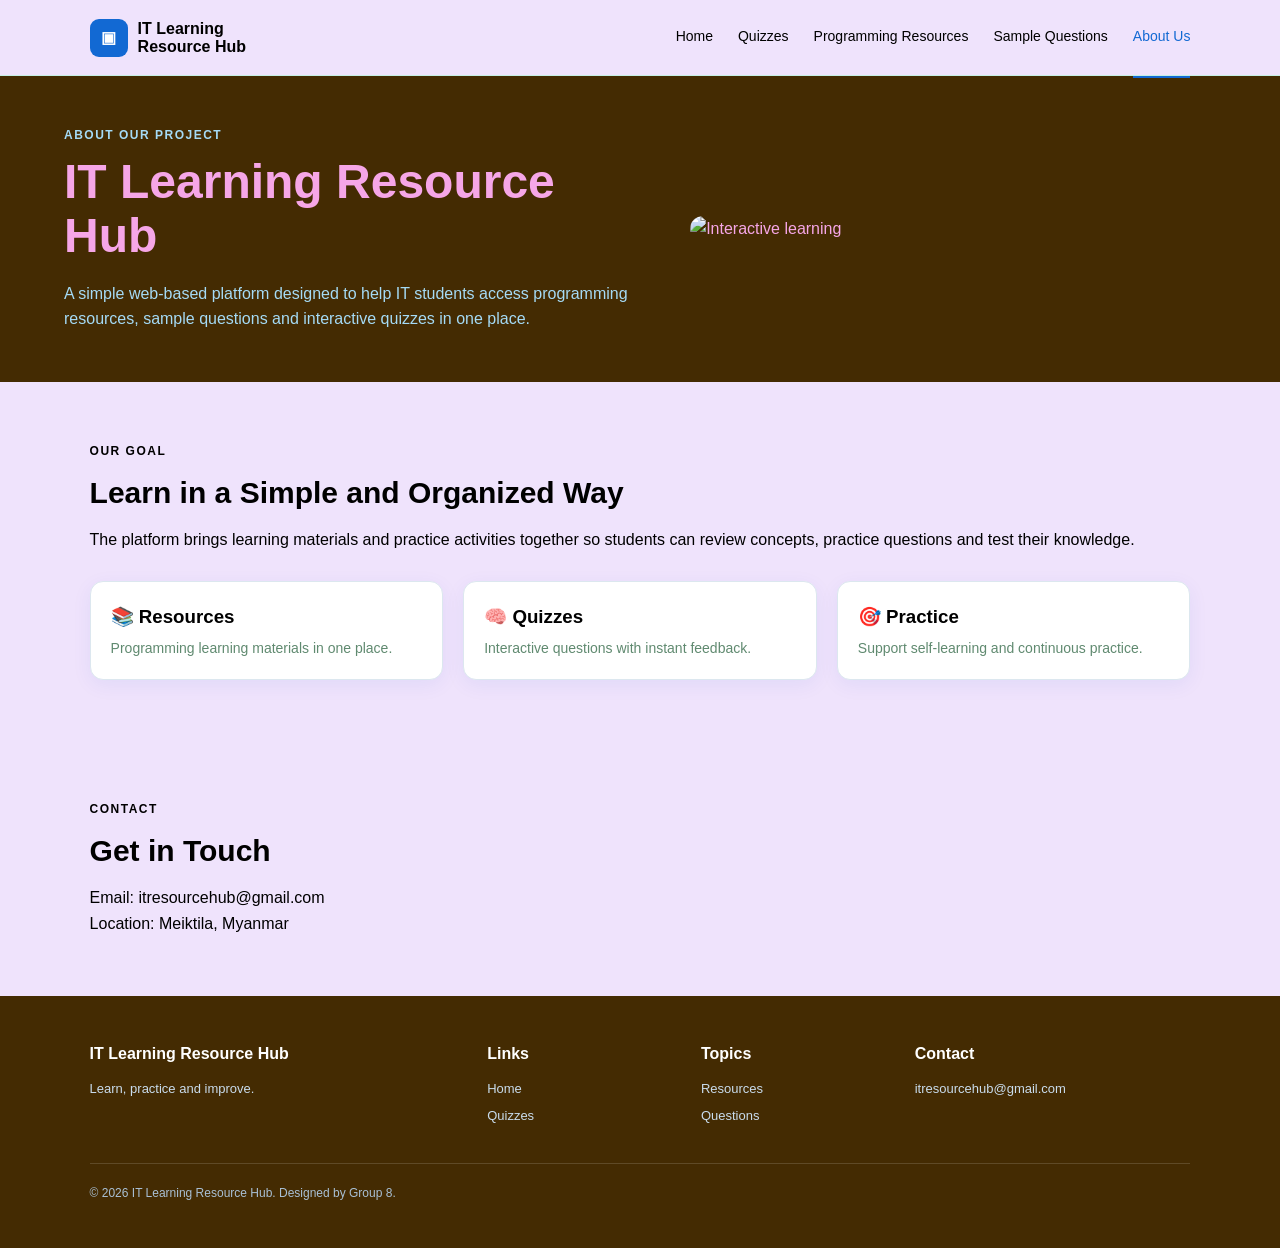
==== about.html @ 941e5850 "Add files via upload" ====
<!doctype html>
<html lang="en">

<head>
    <meta charset="UTF-8">
    <meta name="viewport" content="width=device-width,initial-scale=1">
    <title>About Us | IT Learning Resource Hub</title>
    <link rel="stylesheet" href="style.css">
</head>

<body>
    <header class="header"><a class="logo" href="index.html"><span class="logo-mark">▣</span><span>IT
                Learning<br>Resource Hub</span></a><button class="hamburger" onclick="toggleNav()">☰</button>
        <nav id="nav"><a href="index.html">Home</a><a href="quiz.html">Quizzes</a><a href="resources.html">Programming
                Resources</a><a href="questions.html">Sample Questions</a><a class="active" href="about.html">About
                Us</a></nav>
    </header>
    <section class="hero">
        <div>
            <div class="eyebrow light">ABOUT OUR PROJECT</div>
            <h1>IT Learning Resource Hub</h1>
            <p>A simple web-based platform designed to help IT students access programming resources, sample questions
                and interactive quizzes in one place.</p>
        </div><img src="assets/hero-learning.svg" alt="Interactive learning">
    </section>
    <section class="section">
        <div class="eyebrow">OUR GOAL</div>
        <h2>Learn in a Simple and Organized Way</h2>
        <p class="muted">The platform brings learning materials and practice activities together so students can review
            concepts, practice questions and test their knowledge.</p>
        <div class="grid">
            <div class="card">
                <h3>📚 Resources</h3>
                <p>Programming learning materials in one place.</p>
            </div>
            <div class="card">
                <h3>🧠 Quizzes</h3>
                <p>Interactive questions with instant feedback.</p>
            </div>
            <div class="card">
                <h3>🎯 Practice</h3>
                <p>Support self-learning and continuous practice.</p>
            </div>
        </div>
    </section>
    <section class="section band">
        <div class="eyebrow">CONTACT</div>
        <h2>Get in Touch</h2>
        <p class="muted">Email: itresourcehub@gmail.com</p>
        <p class="muted">Location: Meiktila, Myanmar</p>
    </section>
    <footer>
        <div>
            <h4>IT Learning Resource Hub</h4>
            <p>Learn, practice and improve.</p>
        </div>
        <div>
            <h4>Links</h4><a href="index.html">Home</a><a href="quiz.html">Quizzes</a>
        </div>
        <div>
            <h4>Topics</h4><a href="resources.html">Resources</a><a href="questions.html">Questions</a>
        </div>
        <div>
            <h4>Contact</h4>
            <p>itresourcehub@gmail.com</p>
        </div>
        <div class="copyright">© 2026 IT Learning Resource Hub. Designed by Group 8.</div>
    </footer>
    <script src="script.js"></script>
</body>

</html>
---- style.css ----
* {
    box-sizing: border-box;
    margin: 0;
    padding: 0
}

body {
    font-family: Arial, sans-serif;
    color: #000000;
    background: #efe3fc;
    line-height: 1.6
}

a {
    text-decoration: none;
    color: inherit
}

.header {
    height: 76px;
    display: flex;
    align-items: center;
    justify-content: space-between;
    padding: 0 7%;
    border-bottom: 1px solid #c6f0e4;
    background: #efe3fc;
    position: sticky;
    top: 0;
    z-index: 10
}

.logo {
    display: flex;
    align-items: center;
    gap: 10px;
    font-weight: 700;
    line-height: 1.1
}

.logo-mark {
    width: 38px;
    height: 38px;
    border-radius: 9px;
    background: #1269d3;
    color: #fff;
    display: grid;
    place-items: center
}

nav {
    display: flex;
    gap: 25px
}

nav a {
    font-size: 14px;
    color: #000000;
    padding: 28px 0
}

nav a:hover,
nav a.active {
    color: #1269d3;
    border-bottom: 2px solid #1269d3
}

.hamburger {
    display: none;
    border: 0;
    background: none;
    font-size: 24px
}

.hero {
    background: #442b02;
    color: #f6a6e7;
    padding:50px 5%;
    display: grid;
    grid-template-columns: 1.05fr .95fr;
    gap: 45px;
    align-items: center
}
.side-video {
    width: 800px;
    height: 350px;
    object-fit: cover;
    border-radius: 15px;
}

.eyebrow {
    font-size: 12px;
    font-weight: 700;
    letter-spacing: 1.5px;
    color: #000000;
    margin-bottom: 8px
}

.light {
    color: #a5dbf6
}

.hero h1 {
    font-size: 48px;
    line-height: 1.12;
    margin: 10px 0 18px
}

.hero p {
    color: #a5dbf6;
    max-width: 650px
}

.hero img {
    width: 100%;
    border-radius: 22px
}

.btn {
    display: inline-block;
    margin-top: 22px;
    padding: 12px 20px;
    border-radius: 7px;
    background: #57357d;
    color: #f6a6e7;
    font-weight: 700;
    border: 0;
    cursor: pointer
}



.section {
    padding: 60px 7%
}

.section h2 {
    font-size: 30px;
    margin-bottom: 10px
}

.muted {
    color: #000000
}

.grid {
    display: grid;
    grid-template-columns: repeat(3, 1fr);
    gap: 20px;
    margin-top: 28px
}

.card {
    border: 1px solid #dce7ef;
    border-radius: 13px;
    padding: 20px;
    background: #fff;
    box-shadow: 0 5px 20px #0b43c510;
    transition: .2s
}

.card:hover {
    transform: translateY(-4px);
    box-shadow: 0 10px 25px #1cbc2c20
}

.card img {
    width: 100%;
    height: 150px;
    object-fit: cover;
    border-radius: 10px;
    margin-bottom: 15px
}

.card h3 {
    margin-bottom: 5px
}

.card p {
    font-size: 14px;
    color: #608a70
}



footer {
    background: #442b02;
    color: #fff;
    padding: 45px 7%;
    display: grid;
    grid-template-columns: 2fr 1fr 1fr 1.5fr;
    gap: 30px
}

footer h4 {
    margin-bottom: 12px
}

footer a,
footer p {
    display: block;
    color: #c9dced;
    font-size: 13px;
    margin: 6px 0
}

.copyright {
    grid-column: 1/-1;
    border-top: 1px solid #ffffff25;
    padding-top: 20px;
    color: #a9c0d5;
    font-size: 12px
}

@media(max-width:850px) {
    .header {
        padding: 0 5%
    }

    .hamburger {
        display: block
    }}
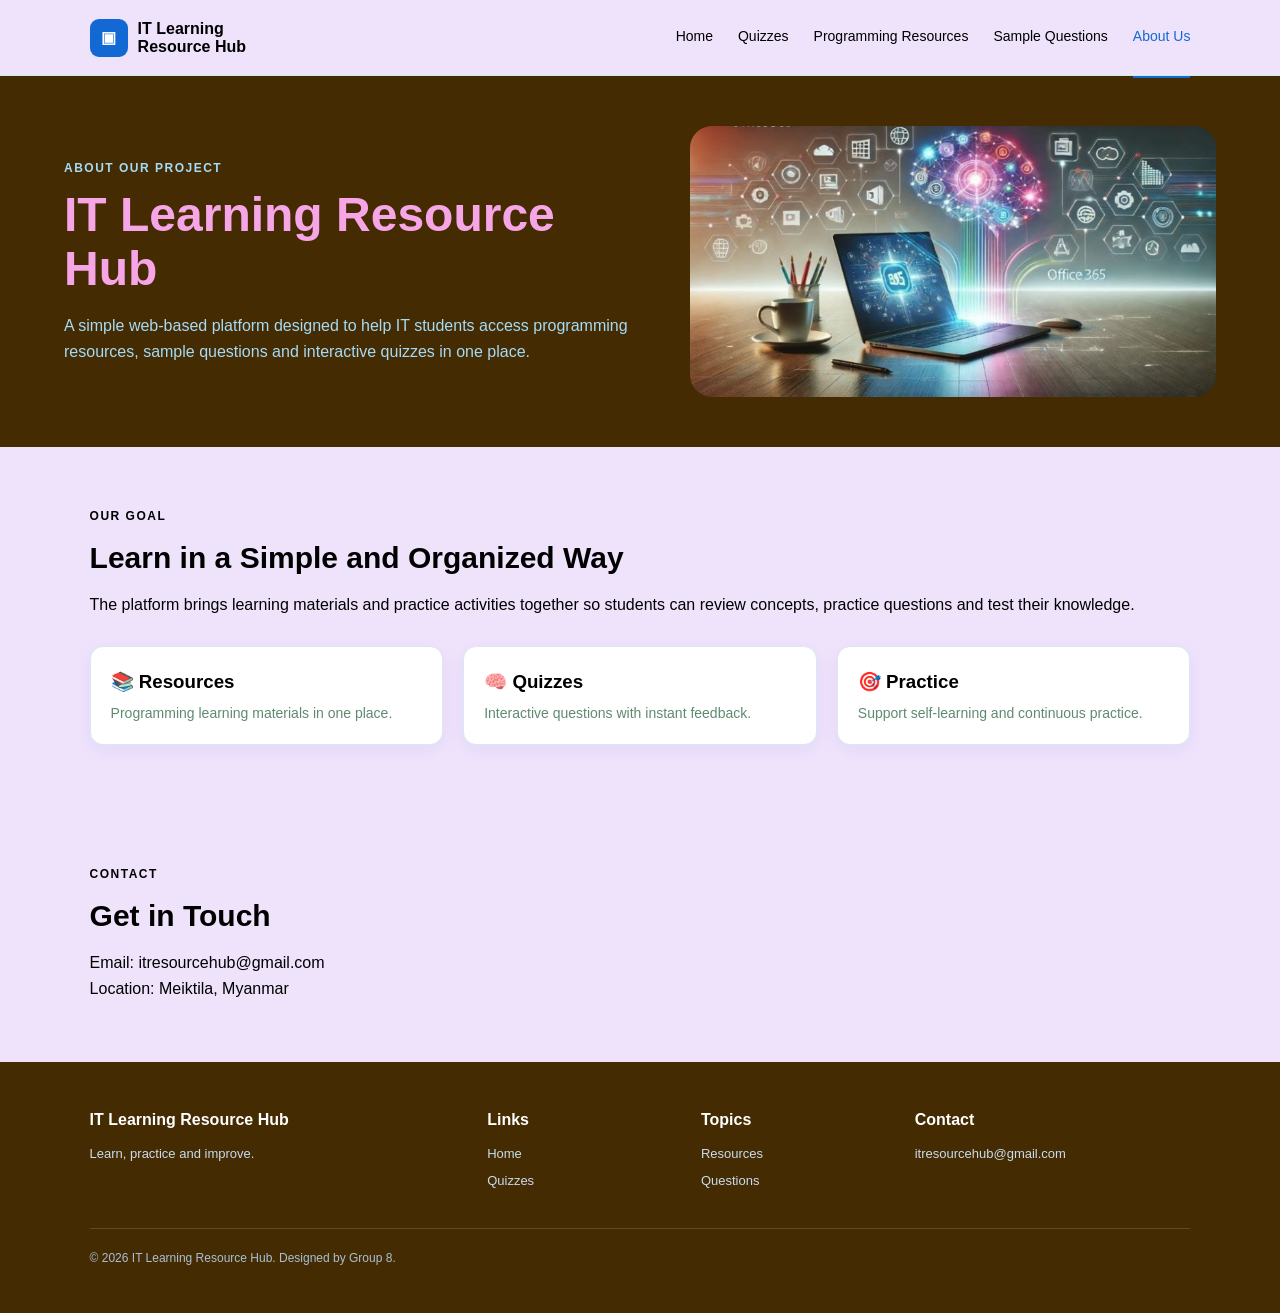
==== commit 9dc510a0: "Add files via upload" ====
--- a/about.html
+++ b/about.html
@@ -21,7 +21,7 @@
             <h1>IT Learning Resource Hub</h1>
             <p>A simple web-based platform designed to help IT students access programming resources, sample questions
                 and interactive quizzes in one place.</p>
-        </div><img src="assets/hero-learning.svg" alt="Interactive learning">
+        </div><img src="hero-learning.svg" alt="Interactive learning">
     </section>
     <section class="section">
         <div class="eyebrow">OUR GOAL</div>
--- a/style.css
+++ b/style.css
@@ -218,4 +218,46 @@
 
     .hamburger {
         display: block
-    }}+    }}
+    /* Mobile Responsive Design */
+@media (max-width: 768px) {
+
+    .grid {
+        grid-template-columns: 1fr;
+        gap: 20px;
+        padding: 15px;
+    }
+
+    .card {
+        width: 100%;
+        box-sizing: border-box;
+    }
+
+    .card img {
+        width: 100%;
+        height: 180px;
+        object-fit: cover;
+        display: block;
+    }
+
+    .hero {
+        display: flex;
+        flex-direction: column;
+        height: auto;
+    }
+
+    .hero img {
+        width: 100%;
+        height: auto;
+    }
+
+    .hero-content {
+        width: 100%;
+        box-sizing: border-box;
+    }
+
+    nav {
+        flex-wrap: wrap;
+        gap: 10px;
+    }
+}
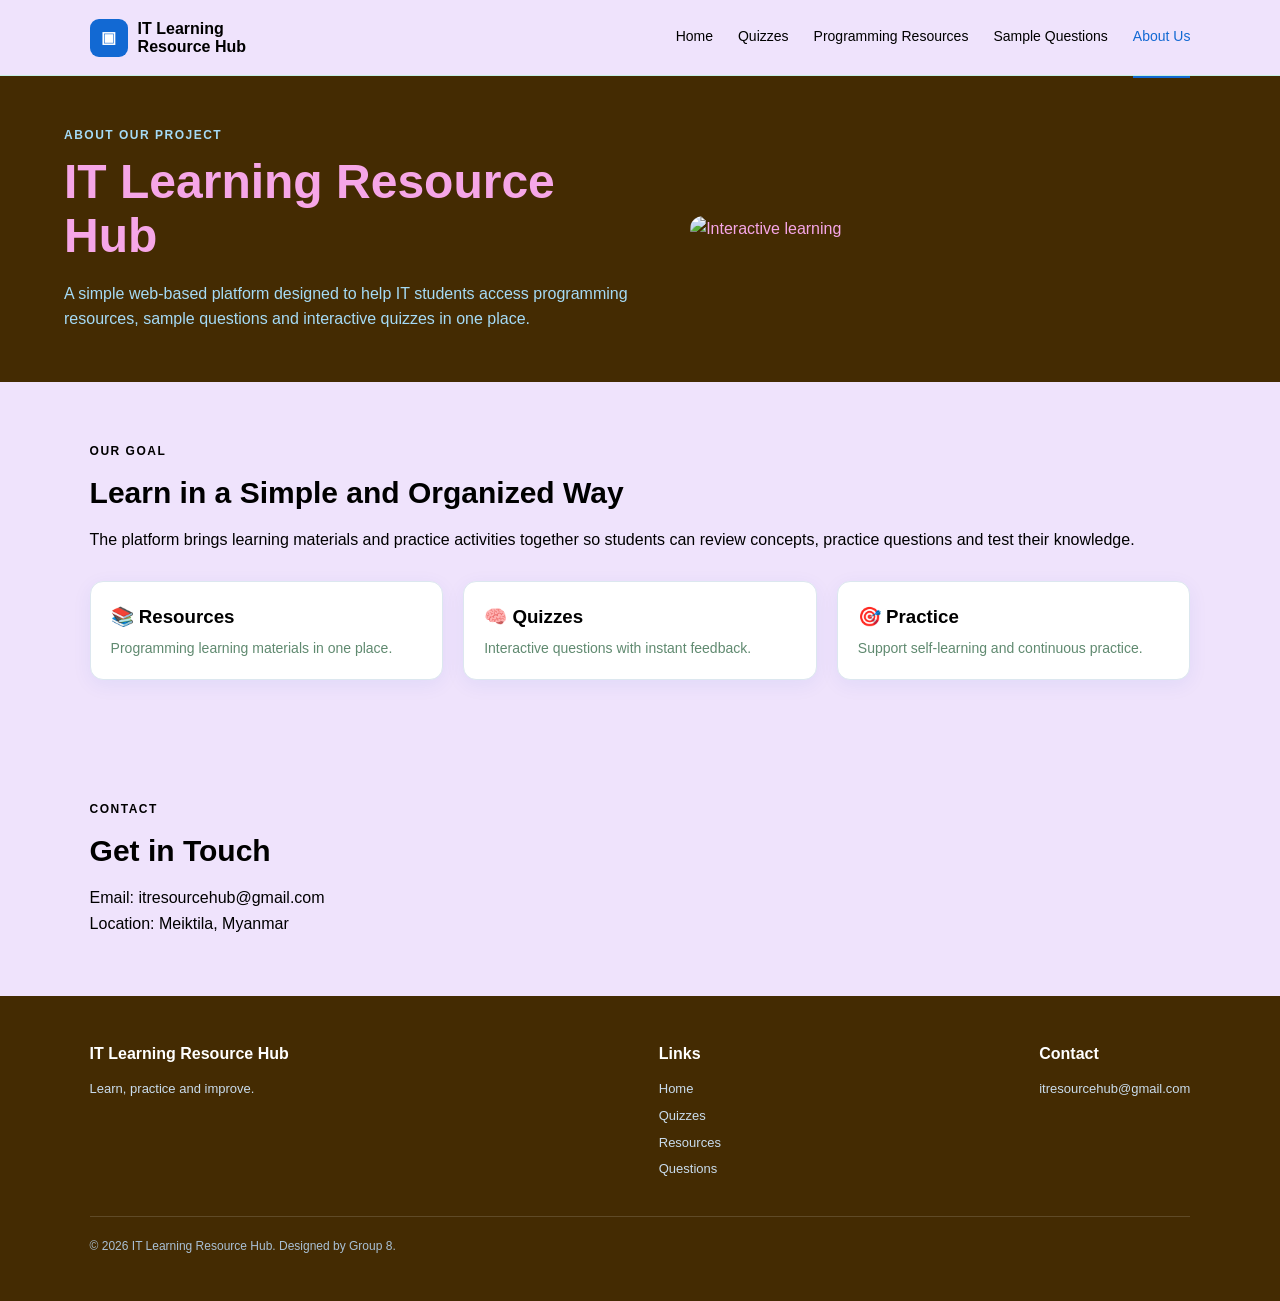
==== commit d5787297: "Add files via upload" ====
--- a/about.html
+++ b/about.html
@@ -21,7 +21,7 @@
             <h1>IT Learning Resource Hub</h1>
             <p>A simple web-based platform designed to help IT students access programming resources, sample questions
                 and interactive quizzes in one place.</p>
-        </div><img src="hero-learning.svg" alt="Interactive learning">
+        </div><img src="assets/hero-learning.svg" alt="Interactive learning">
     </section>
     <section class="section">
         <div class="eyebrow">OUR GOAL</div>
@@ -55,11 +55,9 @@
             <p>Learn, practice and improve.</p>
         </div>
         <div>
-            <h4>Links</h4><a href="index.html">Home</a><a href="quiz.html">Quizzes</a>
+            <h4>Links</h4><a href="index.html">Home</a><a href="quiz.html">Quizzes</a><a href="resources.html">Resources</a><a href="questions.html">Questions</a>
         </div>
-        <div>
-            <h4>Topics</h4><a href="resources.html">Resources</a><a href="questions.html">Questions</a>
-        </div>
+       
         <div>
             <h4>Contact</h4>
             <p>itresourcehub@gmail.com</p>
--- a/style.css
+++ b/style.css
@@ -187,7 +187,7 @@
     color: #fff;
     padding: 45px 7%;
     display: grid;
-    grid-template-columns: 2fr 1fr 1fr 1.5fr;
+    grid-template-columns: 2fr 1.3fr 0.5fr;
     gap: 30px
 }
 
@@ -211,14 +211,6 @@
     font-size: 12px
 }
 
-@media(max-width:850px) {
-    .header {
-        padding: 0 5%
-    }
-
-    .hamburger {
-        display: block
-    }}
     /* Mobile Responsive Design */
 @media (max-width: 768px) {
 
@@ -256,8 +248,43 @@
         box-sizing: border-box;
     }
 
-    nav {
-        flex-wrap: wrap;
-        gap: 10px;
+    
+}/* Mobile Menu */
+/* Mobile Menu */
+@media (max-width: 768px) {
+
+    .header {
+        padding: 0 5%;
+    }
+
+    .hamburger {
+        display: block !important;
+        font-size: 28px;
+        cursor: pointer;
+        z-index: 9999;
+    }
+
+    #nav {
+        display: none !important;
+        position: absolute;
+        top: 76px;
+        right: 5%;
+        width: 230px;
+        padding: 10px 0;
+        background: #efe3fc;
+        flex-direction: column;
+        gap: 0;
+        z-index: 9998;
+    }
+
+    #nav.open {
+        display: flex !important;
+    }
+
+    #nav a {
+        display: block;
+        width: 100%;
+        padding: 12px 18px;
+        border: none !important;
     }
 }
